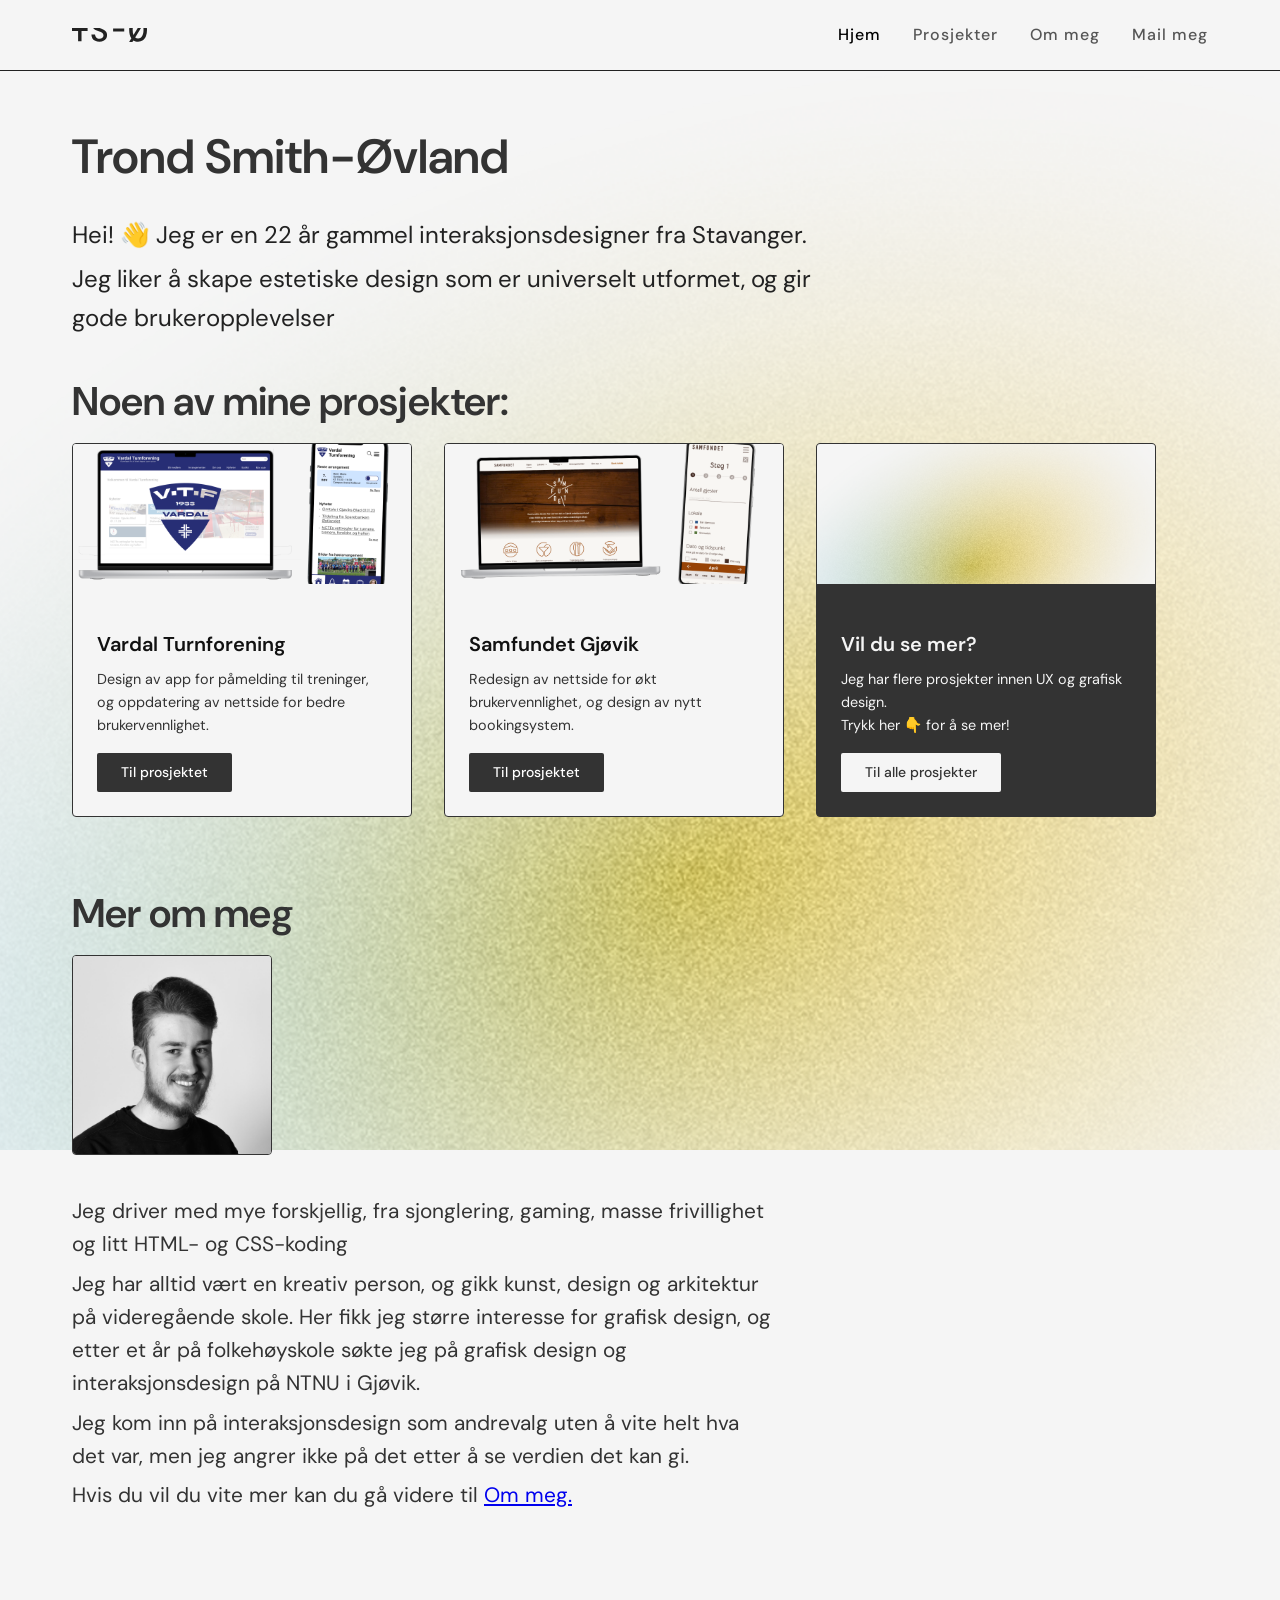
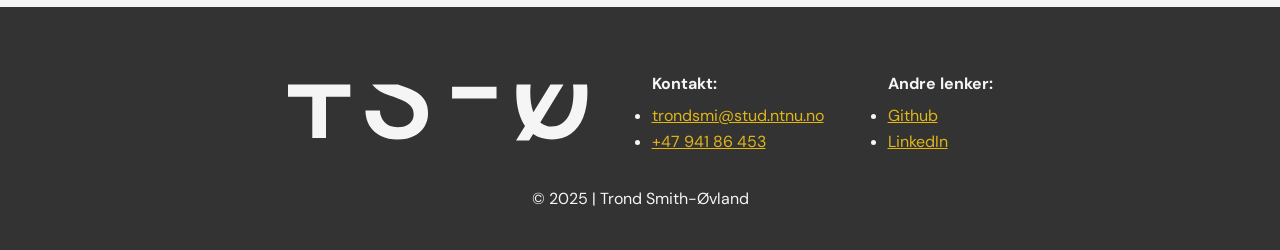
==== index.html @ 5e8545c8 "håper dette går ass" ====
<!DOCTYPE html>
<html lang="no">
<head>
    <meta charset="UTF-8">
    <meta name="viewport" content="width=device-width, initial-scale=1.0">
    <title>Hjem | Trond Smith-Øvland</title>
    <link rel="stylesheet" href="css/styles.css">

    <link rel="preconnect" href="https://fonts.googleapis.com">
    <link rel="preconnect" href="https://fonts.gstatic.com" crossorigin>

    <link href="https://fonts.googleapis.com/css2?family=DM+Sans:ital,opsz,wght@0,9..40,100..1000;1,9..40,100..1000&display=swap" rel="stylesheet">

    <link rel="icon" type="image/svg" href="images/favicon.svg" media="(prefers-color-scheme: light)">
    <link rel="icon" type="image/svg" href="images/favicon-yellow.svg" media="(prefers-color-scheme: dark)">
    
    <meta name="description" content="Trond Smith-Øvland interaksjonsdesign portfolio | ts-o.no">
</head>
<body>
    <header class="navbar">
        <div class="container">
            <div class="navbar-content">
                <!-- Logo -->
                <a href="index.html" class="logo"><img src="images/ts-o-logo.svg" alt="TS-Ø Logo"></a>
                
                <!-- Navigation Menu -->
                <nav class="nav-menu" id="navMenu">
                    <ul class="nav-list">
                        <li class="nav-item"><a href="index.html" class="nav-link active">Hjem</a></li>
                        <li class="nav-item"><a href="prosjekter.html" class="nav-link">Prosjekter</a></li>
                        <li class="nav-item"><a href="om-meg.html" class="nav-link">Om meg</a></li>
                        <li class="nav-item"><a href="mailto:trondsmi@stud.ntnu.no" class="nav-link">Mail meg</a></li>
                    </ul>
                </nav>
                
                <!-- Hamburger Menu Button -->
                <button class="hamburger" id="hamburger" aria-label="Toggle navigation menu" aria-expanded="false">
                    <span class="hamburger-line"></span>
                    <span class="hamburger-line"></span>
                    <span class="hamburger-line"></span>
                </button>
            </div>
        </div>
    </header>

    <div class="hero-background"></div>

    <main class="container">
        <h1>Trond <nobr>Smith-Øvland</nobr></h1>
        <div class="hero-text">
          <p>Hei! 👋 Jeg er en 22 år gammel interaksjonsdesigner fra Stavanger.</p>
          <p>Jeg liker å skape estetiske design som er universelt utformet, og gir gode brukeropplevelser </p>
        </div> 

        <h2>Noen av mine prosjekter:</h2>

        <section class="projects">
          <div class="project-card">
            <div class="project-image">
              <img src="images/vardal-au25.png" alt="Nettside og app design">
            </div>
            <div class="project-content">
              <h3 class="project-title">Vardal Turnforening</h3>
              <p class="project-description">Design av app for påmelding til treninger, og oppdatering av nettside for bedre brukervennlighet.</p>
              <!-- <div class="project-tags">
                <span class="tag">UX Design</span>
                <span class="tag">Mobile</span>
                <span class="tag">Fintech</span>
              </div> -->
              <a href="prosjekter/vardal-turnforening.html" class="project-button">Til prosjektet</a>
            </div>
          </div>






          <div class="project-card">
            <div class="project-image">
              <img src="images/samfundet-au25.png" alt="Nettside design">
            </div>
            <div class="project-content">
              <h3 class="project-title">Samfundet Gjøvik</h3>
              <p class="project-description">Redesign av nettside for økt brukervennlighet, og design av nytt bookingsystem.</p>
              <!-- <div class="project-tags">
                <span class="tag">UX Design</span>
                <span class="tag">Mobile</span>
                <span class="tag">Fintech</span>
              </div> -->
              <a href="prosjekter/samfundet-gjovik.html" class="project-button">Til prosjektet</a>
            </div>
          </div>


          <div class="project-card" id="see-more">
            <div class="project-image">
              <img src="images/prosjekt-bakgrunn.png" alt="bakgrunnsbilde">
            </div>
            <div class="project-content">
              <h3 class="project-title">Vil du se mer?</h3>
              <p class="project-description">Jeg har flere prosjekter innen UX og grafisk design.
              <br> Trykk her 👇 for å se mer!</p>
              <a href="prosjekter.html" class="project-button">Til alle prosjekter</a>
            </div>
          </div>
        </section>

      <section>
        <h2>Mer om meg</h2>
        <img src="images/profilbilde.jpg" alt="Trond Smith-Øvland - profilbilde" class="project-img-small">
        <p>Jeg driver med mye forskjellig, fra sjonglering, gaming, masse frivillighet og litt HTML- og CSS-koding</p>
        <p>Jeg har alltid vært en kreativ person, og gikk kunst, design og arkitektur på videregående skole. Her fikk jeg større interesse for grafisk design, og etter et år på folkehøyskole søkte jeg på grafisk design og interaksjonsdesign på NTNU i Gjøvik.</p>
        <p>Jeg kom inn på interaksjonsdesign som andrevalg uten å vite helt hva det var, men jeg angrer ikke på det etter å se verdien det kan gi.</p>
        <p>Hvis du vil du vite mer kan du gå videre til <a href="om-meg.html">Om meg.</a></p>
      </section>  

    </main>


    
    <footer>
      <div class="footer-container">
      <section class="footer-content">
        <img src="images/ts-o-logo-white.svg" alt="TS-Ø Logo" class="footer-logo">
        <div>
          <p><b>Kontakt:</b></p>
          <ul>
            <li><a class="contact-link" href="mailto:trondsmi@stud.ntnu.no">trondsmi@stud.ntnu.no</a></li>
            <li><a class="contact-link" href="tel:+4794186453">+47 941 86 453</a></li>
          </ul>
        </div>
        <div>
          <p><b>Andre lenker:</b></p> 
          <ul>
            <li><a class="contact-link" href="https://github.com/2XSPD">Github</a></li>
            <!-- <li><a class="contact-link" href="https://discord.com/users/346654955412914178">Discord</a></li> -->
            <li><a class="contact-link" href="https://www.linkedin.com/in/trond-smith-ovland/">LinkedIn</a></li>
          </ul>
        </div>
      </section>
        <p class="copyright">© 2025 | Trond Smith-Øvland</p>
      </div>
    </footer>

    <script src="script.js"></script>
</body>
</html>
---- css/styles.css ----
/* Reset and Base Styles */
* {
    margin: 0;
    padding: 0;
    box-sizing: border-box;
}

body {
    font-family: "DM Sans";
    line-height: 1.6;
    color: #333;
    background-color: #f5f5f5;
}

.container {
    width: 100%;
    max-width: 1200px;
    margin: 0 auto;
    padding: 0 2rem;
}

/* Navbar Styles */
.navbar {
    position: sticky;
    top: 0;
    background-color: #f5f5f5;
    border-bottom: 1px solid #222;
    z-index: 1000;
    letter-spacing: 1px;    
}

.navbar-content {
    display: flex;
    justify-content: space-between;
    align-items: center;
    height: 70px;
}

.logo{
    padding-top: 4px;
    z-index: 1001;
}

/* Navigation Menu */
.nav-list {
    display: flex;
    list-style: none;
    gap: 2rem;
}

.nav-link {
    text-decoration: none;
    color: #555;
    font-weight: 500;
    transition: color 0.2s ease;
    position: relative;
}

.nav-link:hover {
    color: #000;
}

.nav-link.active {
    color: #000;
}

.nav-link::after {
    content: '';
    position: absolute;
    width: 0;
    height: 2px;
    bottom: -4px;
    left: 0;
    background-color: #333;
    transition: width 0.2s ease;
}

.nav-link:hover::after {
    width: 100%;
}

/* Hamburger Menu Button */
.hamburger {
    display: none;
    background: none;
    border: none;
    cursor: pointer;
    padding: 10px;
    z-index: 1001;
}

.hamburger-line {
    display: block;
    width: 25px;
    height: 2px;
    margin: 5px 0;
    background-color: #333;
    transition: transform 0.3s ease, opacity 0.3s ease;
}

/* Background Image */
.hero-background {
    position: fixed;
    top: 70px;
    width: 120%;
    height: 120vh;
    aspect-ratio: 1/1;
    background-image: url('../images/backgrund-image.png');
    background-size: cover;
    background-position: center;
    z-index: -1;
    opacity: 1;
    transition: opacity 0.3s ease;
}






/* Main Content */

main.container{
    margin: 3rem auto;
    padding: 0 2rem;
    max-width: 1200px;
    margin-bottom: 6rem;
}

h1, h2, h3 {
    font-family: "DM Sans";
    font-weight: 600;
    text-transform: none;
    
}

h1 {
    margin-bottom: 20px;
    font-size: clamp(2.5rem, 7vw, 3rem);
}

h2 {
    margin-top: 30px;
    margin-bottom: 10px;
    font-size: clamp(1.8rem, 4vw, 2.5rem);
}

h3 {
    margin-top: 20px;
    margin-bottom: 10px;
    font-size: clamp(1.5rem, 3vw, 1.8rem);
}

p {
  font-size: clamp(1.1rem, 2vw, 1.3rem);
  color: #333;
  margin-bottom: 6px;
  max-width: 700px;
}

.hero-text p {
    font-size: 1.5rem;
    color: #222;
    max-width: 800px;
}

.hero-text {
  margin-bottom: 2rem;
}


.projects {
    display: flex;
    flex-direction: row;
    flex-wrap: wrap;
    gap: 2rem;
    margin-bottom: 4rem;
}

/* Project Card */
.project-card {
    background-color: #f5f5f5;
    border-radius: 4px;
    overflow: hidden;
    width: 100%;
    max-width: 340px;
    border: 1px solid #333;
    /* box-shadow: 0 4px 20px rgba(0, 0, 0, 0.05); */
    transition: transform 0.3s ease, box-shadow 0.3s ease;
  }
  
  .project-card:hover {
    transform: translateY(-1px);
    box-shadow: 0 6px 12px rgba(100, 100, 100, 0.1);
  }
  
  /* Project Image */
  .project-image {
    width: 100%;
    height: 140px;
    background-color: #e0e0e0;
    position: relative;
    overflow: hidden;
  }
  
  .project-image img {
    width: 100%;
    height: 100%;
    object-fit: cover;
  }
  
  
  /* Project Content */
  .project-content {
    padding: 1.5rem;
  }
  
  .project-title {
    font-family: "DM Sans";
    font-size: 1.25rem;
    font-weight: 600;
    margin-bottom: 0.5rem;
    color: #111;
  }
  
  .project-description {
    font-size: 0.9rem;
    color: #333;
    margin-bottom: 1rem;
  }
  
  /* Project Button */
  .project-button {
    display: inline-block;
    text-decoration: none;
    color: white;
    background-color: #333;
    padding: 0.5rem 1.5rem;
    border-radius: 2px;
    font-size: 0.875rem;
    font-weight: 500;
    transition: background-color 0.2s ease;

  }

  .project-button-plus {
    display: inline-block;
    text-decoration: none;
    color: white;
    background-color: #333;
    padding: 0.5rem 1.5rem;
    border-radius: 4px;
    font-size: 1.2rem;
    font-weight: 500;
    transition: background-color 0.2s ease;
    margin: 4px;

  }

  .project-button-plus:hover {
    background-color: #111;
  }
  
  .project-button:hover {
    background-color: #111;
  }

  .not-active {
    pointer-events: none;
    cursor: not-allowed;
    display: inline-block;
    text-decoration: none;
    color: white;
    background-color: #777;
    padding: 0.5rem 1.5rem;
    border-radius: 2px;
    font-size: 0.875rem;
    font-weight: 500;
  }
  

  #see-more {
    background-color: #333;
    color: #f5f5f5;
    
  }

  #see-more h3, #see-more p {
    color: #f5f5f5;
  }

  #see-more .project-button {
    background-color: #f5f5f5;
    color: #333;
  }

  #see-more .project-button:hover {
    background-color: #fff;
  }




/* Projekt side */

  .project-img {
    width: 100%;
    max-width: 700px;
    object-fit: contain;
    border: 1px solid #333;
    border-radius: 4px;
    margin-bottom: 2rem;
  }

  .project-img-small{
    width: 100%;
    max-width: 200px;
    object-fit: contain;
    border: 1px solid #333;
    border-radius: 4px;
    margin-bottom: 2rem;
  }


  .notes li {
    font-size: clamp(1.1rem, 2vw, 1.3rem);
}




  /* Footer */
  footer{
    padding: 2rem;
    background-color: #333;
    margin: auto;
    max-width: 100%;
  }

  .footer-container{
    width: 100%;

  }

  .footer-content{
    margin: 0 auto;
    padding: 2rem;
    background-color: #333;
    display: flex;
    flex-direction: row;
    flex-wrap: wrap;
    justify-content: center;
    gap: 4rem;
  }

  .copyright {
    text-align: center;
    max-width: 100%;

  }

  footer p {
    font-size: 1rem;
    color: #f5f5f5;
  }

  footer ul li {
    font-size: 1rem;
    color: #f5f5f5;
    margin: 0 auto;
  }

  footer a {
    color: #E1B617;
  }

  .footer-logo { 
    max-width: 300px;
  }



/* Mobile Styles */
@media (max-width: 600px) {
    .hamburger {
        display: block;
    }
    
    .nav-menu {
        position: fixed;
        top: 0;
        right: -100%;
        width: 100%;
        height: 100vh;
        background-color: #f5f5f5;
        display: flex;
        flex-direction: column;
        justify-content: center;
        transition: right 0.3s ease;
        z-index: 1000;
    }
    
    .nav-menu.active {
        right: 0;
    }
    
    .nav-list {
        flex-direction: column;
        align-items: center;
        gap: 2rem;
    }
    
    .nav-item {
        width: 100%;
        text-align: center;
    }
    
    .nav-link {
        display: block;
        padding: 10px 0;
        font-size: 1.2rem;
    }
    
    /* Hamburger Animation */
    .hamburger.active .hamburger-line:nth-child(1) {
        transform: translateY(7px) rotate(45deg);
    }
    
    .hamburger.active .hamburger-line:nth-child(2) {
        opacity: 0;
    }
    
    .hamburger.active .hamburger-line:nth-child(3) {
        transform: translateY(-7px) rotate(-45deg);
    }
    
    /* Prevent scrolling when menu is open */
    body.menu-open {
        overflow: hidden;
    }
    /* Responsive adjustments cards */
    
    .project-content {
      padding: 1.25rem;
      
    }

    footer {
      flex-direction: column;
      gap: 1rem;
    }
}
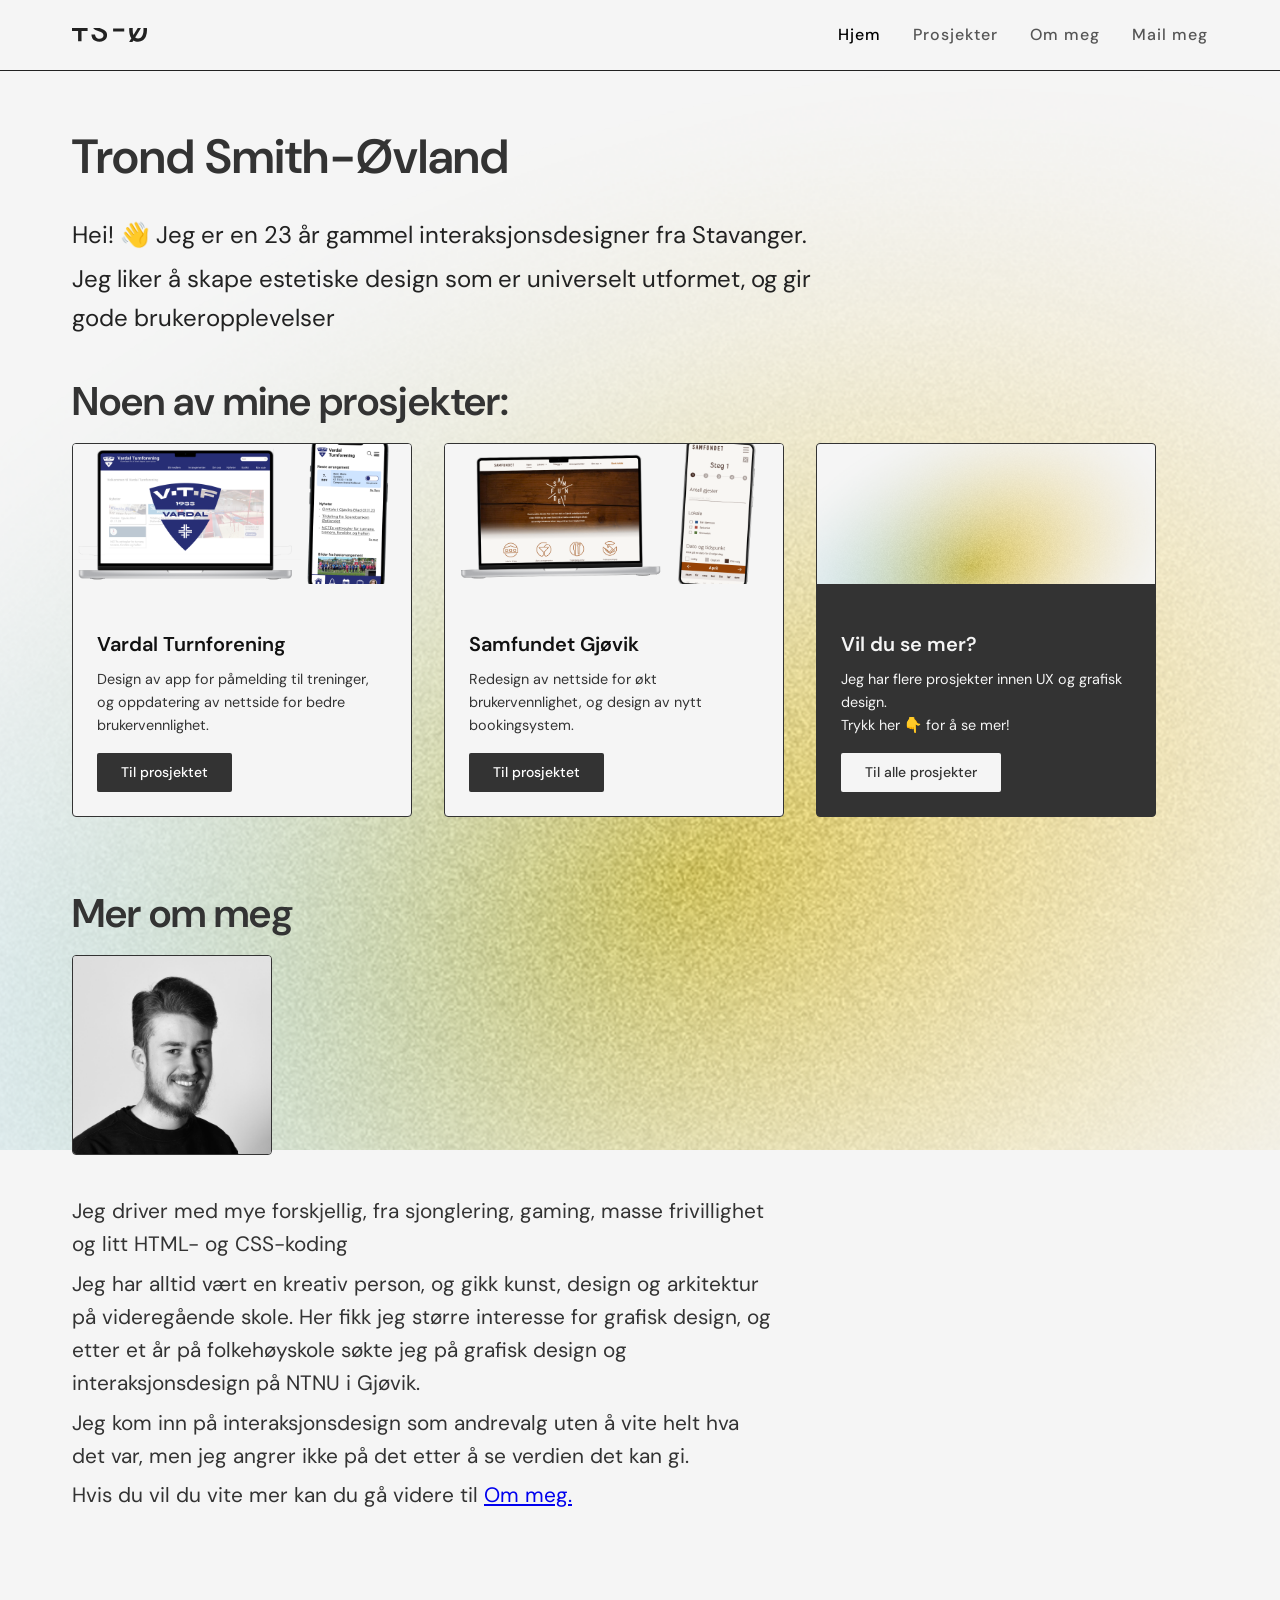
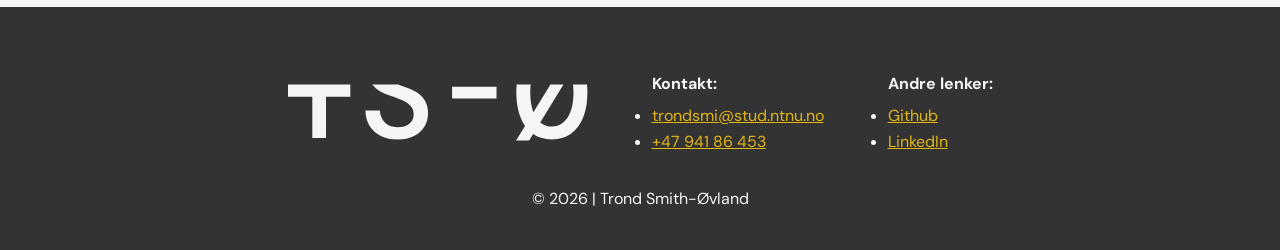
==== commit 1055ef39: "Update age and copyright year in index.html Updated the age in the introduction and the copyright ye" ====
--- a/index.html
+++ b/index.html
@@ -48,7 +48,7 @@
     <main class="container">
         <h1>Trond <nobr>Smith-Øvland</nobr></h1>
         <div class="hero-text">
-          <p>Hei! 👋 Jeg er en 22 år gammel interaksjonsdesigner fra Stavanger.</p>
+          <p>Hei! 👋 Jeg er en 23 år gammel interaksjonsdesigner fra Stavanger.</p>
           <p>Jeg liker å skape estetiske design som er universelt utformet, og gir gode brukeropplevelser </p>
         </div> 
 
@@ -139,10 +139,11 @@
           </ul>
         </div>
       </section>
-        <p class="copyright">© 2025 | Trond Smith-Øvland</p>
+        <p class="copyright">© 2026 | Trond Smith-Øvland</p>
       </div>
     </footer>
 
     <script src="script.js"></script>
 </body>
-</html>+
+</html>
